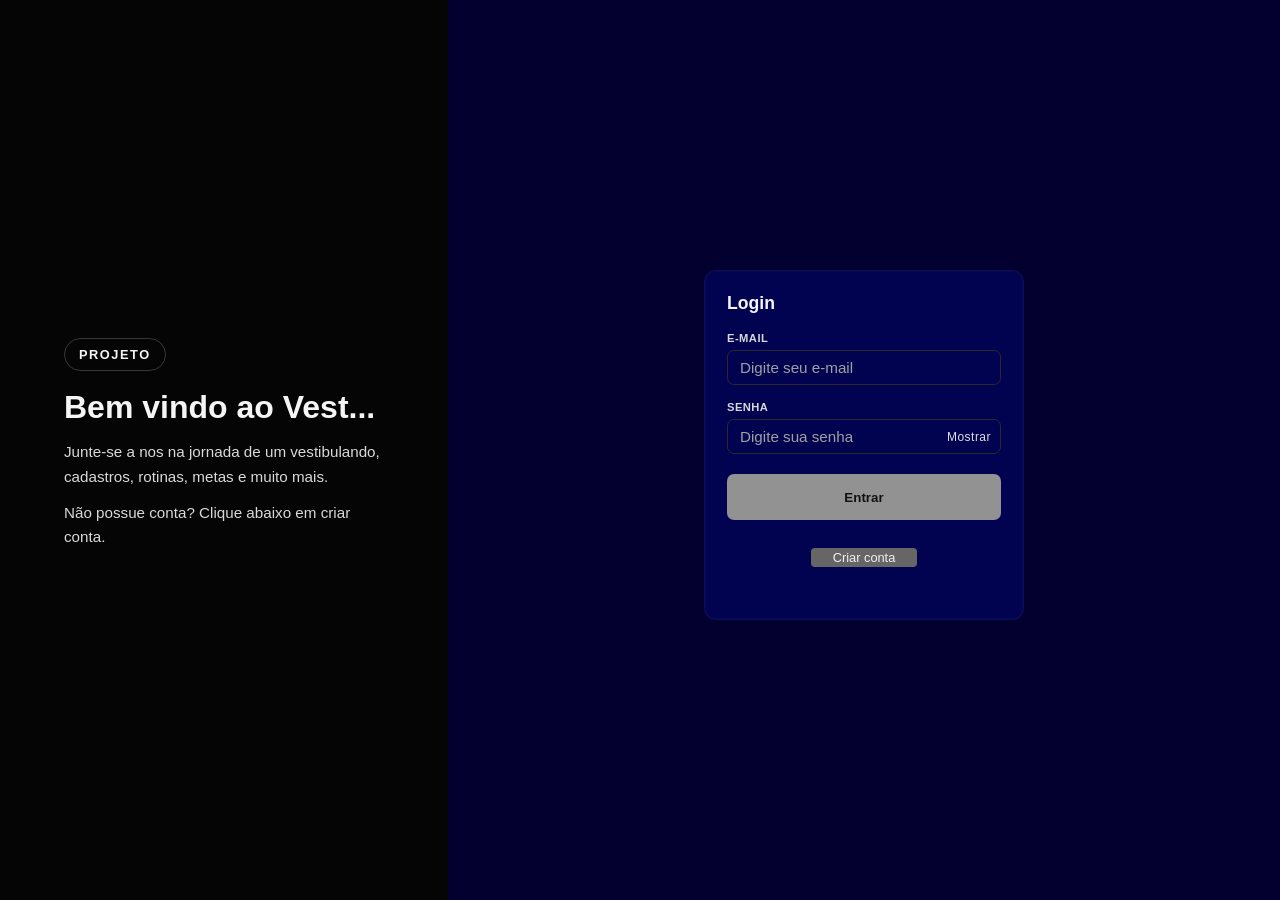
==== frontend/login.html @ b14b8f58 "tela de login" ====
<!DOCTYPE html>
<html lang="pt-BR">
<head>
    <meta charset="UTF-8">
    <meta name="viewport" content="width=device-width, initial-scale=1.0">
    <title>Login</title>
    <link rel="stylesheet" href="src/css/login.css">
</head>
<body>
    <main class="login-page">
        <aside class="left-side">
            <div class="brand-area">
                <div class="brand-logo">Projeto</div>
                <h2>Bem vindo ao Vest...</h2>
                <p>Junte-se a nos na jornada de um vestibulando, cadastros, rotinas, metas e muito mais.</p>
                <p>Não possue conta? Clique abaixo em criar conta.</p>
            </div>
        </aside>

        <section class="right-side">
            <div class="login-container">
                <form id="loginForm" class="login-form">
                    <h1 class="title">Login</h1>

                    <div class="input-group">
                        <label for="loginEmail">E-mail</label>
                        <input id="loginEmail" type="email" placeholder="Digite seu e-mail" required>
                    </div>

                    <div class="input-group">
                        <label for="loginPassword">Senha</label>
                        <div class="password-wrapper">
                            <input id="loginPassword" type="password" placeholder="Digite sua senha" required>
                            <button type="button" class="toggle-password" aria-label="Mostrar senha">Mostrar</button>
                        </div>
                    </div>

                    <button type="submit" class="login-button">Entrar</button>

                    <div class="bottom-link">
                        <a href="cadastro.html">Criar conta</a>
                    </div>

                    <div id="loginMessage" class="form-message" aria-live="polite"></div>
                </form>
            </div>
        </section>
    </main>

    <script src="src/js/login.js"></script>
</body>
</html>
---- frontend/src/css/login.css ----
* {
    margin: 0;
    padding: 0;
    box-sizing: border-box;
}

body {
    min-height: 100vh;
    background-color: #0e0131;
    font-family: Arial, sans-serif;
    color: #f4f4f4;
}

.login-page {
    width: 100%;
    min-height: 100vh;
    display: flex;
}

.left-side {
    width: 35%;
    min-height: 100vh;
    background-color: #050505;
    display: flex;
    align-items: center;
    justify-content: center;
    padding: 40px 30px;
}

.brand-area {
    max-width: 320px;
    color: #f5f5f5;
}

.brand-logo {
    display: inline-block;
    margin-bottom: 18px;
    padding: 8px 14px;
    border: 1px solid rgba(255, 255, 255, 0.2);
    border-radius: 999px;
    font-size: 0.8rem;
    letter-spacing: 0.12em;
    text-transform: uppercase;
    font-weight: 700;
}

.brand-area h2 {
    margin: 0 0 14px;
    font-size: 2rem;
}

.brand-area p {
    margin: 0 0 12px;
    color: #d9d9d9;
    line-height: 1.6;
    font-size: 0.95rem;
}

.right-side {
    width: 65%;
    min-height: 100vh;
    background-color: #030030;
    display: flex;
    justify-content: center;
    align-items: center;
}

.login-container {
    width: min(320px, 82vw);
    margin-top: -10px;
    background-color: rgb(2, 3, 80);
    border: 1px solid rgba(255, 255, 255, 0.04);
    border-radius: 12px;
    padding: 22px 22px 18px;
    box-shadow: inset 0 0 0 1px rgba(255, 255, 255, 0.02);
}

.login-form {
    width: 100%;
}

.title {
    width: auto;
    height: auto;
    background: none;
    color: #f4f4f4;
    font-size: 1.1rem;
    margin-bottom: 18px;
    border-radius: 0;
}

.input-group {
    margin-bottom: 16px;
}

label {
    display: block;
    width: auto;
    height: auto;
    background: none;
    margin-bottom: 6px;
    border-radius: 0;
    color: #d7d7d7;
    font-size: 0.7rem;
    letter-spacing: 0.04em;
    text-transform: uppercase;
    font-weight: 600;
}

input {
    width: 100%;
    height: 35px;
    border: 1px solid #292929;
    border-radius: 7px;
    background-color: transparent;
    color: #f1f1f1;
    padding: 0 12px;
    font-size: 0.95rem;
}

input::placeholder {
    color: #a0a0a0;
}

.password-wrapper {
    position: relative;
}

.password-wrapper input {
    padding-right: 78px;
}

.toggle-password {
    position: absolute;
    top: 50%;
    right: 10px;
    transform: translateY(-50%);
    border: none;
    background: transparent;
    color: #dcdcdc;
    cursor: pointer;
    font-size: 0.75rem;
    letter-spacing: 0.04em;
}

.login-button {
    width: 100%;
    height: 46px;
    margin-top: 4px;
    border: none;
    border-radius: 7px;
    background-color: #929292;
    color: #111;
    cursor: pointer;
    font-weight: 700;
    transition: opacity 0.2s ease;
}

.login-button:hover {
    opacity: 0.92;
}

.bottom-link {
    width: 106px;
    height: 19px;
    background-color: #666;
    margin: 28px auto 0;
    border-radius: 4px;
    display: flex;
    align-items: center;
    justify-content: center;
}

.bottom-link a {
    color: #f1f1f1;
    text-decoration: none;
    font-size: 0.8rem;
}

.form-message {
    min-height: 20px;
    margin-top: 14px;
    font-size: 0.85rem;
    font-weight: 600;
}

.form-message.success {
    color: #9ae6b4;
}

.form-message.error {
    color: #fca5a5;
}

@media (max-width: 700px) {
    .login-page {
        flex-direction: column;
    }

    .left-side {
        width: 100%;
        min-height: 40vh;
    }

    .right-side {
        width: 100%;
        min-height: 60vh;
    }

    .left-content {
        top: 160px;
    }
}
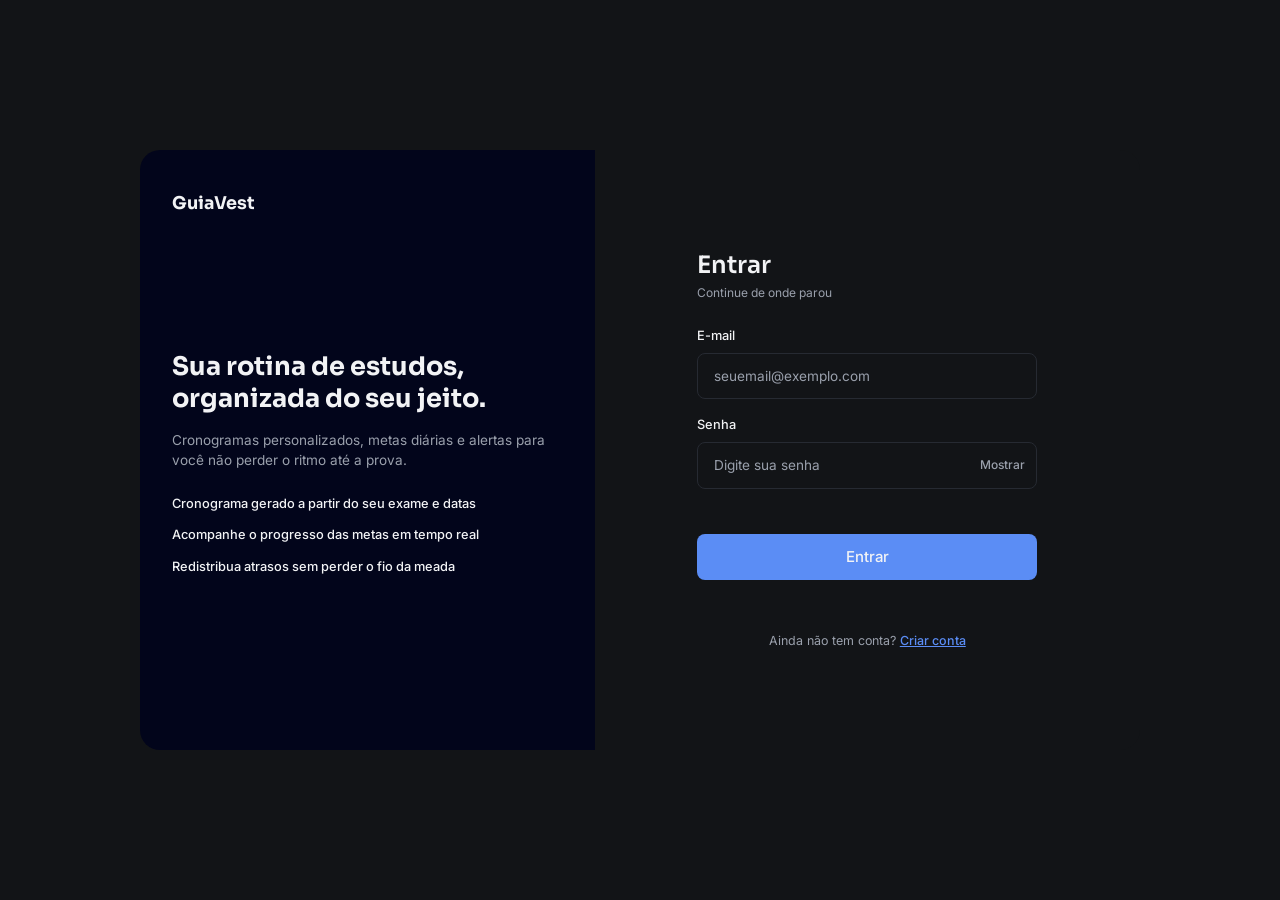
==== commit b3e54a44: "feat(frontend): integração de um base.css, implementação dele nas telas existentes e unificação de i" ====
--- a/frontend/login.html
+++ b/frontend/login.html
@@ -1,52 +1,57 @@
 <!DOCTYPE html>
 <html lang="pt-BR">
 <head>
-    <meta charset="UTF-8">
-    <meta name="viewport" content="width=device-width, initial-scale=1.0">
-    <title>Login</title>
-    <link rel="stylesheet" href="src/css/login.css">
+<meta charset="UTF-8">
+<meta name="viewport" content="width=device-width, initial-scale=1">
+<title>GuiaVest - Login</title>
+<link rel="stylesheet" href="src/css/base.css">
+<link rel="stylesheet" href="src/css/acesso.css">
+<link rel="stylesheet" href="src/css/login.css">
 </head>
 <body>
-    <main class="login-page">
-        <aside class="left-side">
-            <div class="brand-area">
-                <div class="brand-logo">Projeto</div>
-                <h2>Bem vindo ao Vest...</h2>
-                <p>Junte-se a nos na jornada de um vestibulando, cadastros, rotinas, metas e muito mais.</p>
-                <p>Não possue conta? Clique abaixo em criar conta.</p>
-            </div>
-        </aside>
+  <main class="janela">
+    <aside class="lateral">
+      <div class="logo">GuiaVest</div>
+      <div>
+        <h1>Sua rotina de estudos, organizada do seu jeito.</h1>
+        <p>Cronogramas personalizados, metas diárias e alertas para você não perder o ritmo até a prova.</p>
+        <ul>
+          <li>Cronograma gerado a partir do seu exame e datas</li>
+          <li>Acompanhe o progresso das metas em tempo real</li>
+          <li>Redistribua atrasos sem perder o fio da meada</li>
+        </ul>
+      </div>
+      <div class="rodape"></div>
+    </aside>
 
-        <section class="right-side">
-            <div class="login-container">
-                <form id="loginForm" class="login-form">
-                    <h1 class="title">Login</h1>
+    <section class="formulario">
+      <div class="caixa">
 
-                    <div class="input-group">
-                        <label for="loginEmail">E-mail</label>
-                        <input id="loginEmail" type="email" placeholder="Digite seu e-mail" required>
-                    </div>
+        <form id="form-login" class="ativo" novalidate>
+          <h2>Entrar</h2>
+          <p class="sub">Continue de onde parou</p>
 
-                    <div class="input-group">
-                        <label for="loginPassword">Senha</label>
-                        <div class="password-wrapper">
-                            <input id="loginPassword" type="password" placeholder="Digite sua senha" required>
-                            <button type="button" class="toggle-password" aria-label="Mostrar senha">Mostrar</button>
-                        </div>
-                    </div>
+          <label for="l-email">E-mail</label>
+          <input id="l-email" type="email" placeholder="seuemail@exemplo.com" autocomplete="email" required>
 
-                    <button type="submit" class="login-button">Entrar</button>
+          <label for="l-senha">Senha</label>
+          <div class="senha">
+            <input id="l-senha" type="password" placeholder="Digite sua senha" autocomplete="current-password" required>
+            <button type="button" class="mostrar-senha" aria-label="Mostrar senha">Mostrar</button>
+          </div>
 
-                    <div class="bottom-link">
-                        <a href="cadastro.html">Criar conta</a>
-                    </div>
+          <p class="erro" id="l-erro" role="alert"></p>
+          <button class="principal" type="submit">Entrar</button>
+          <p class="sucesso" id="l-ok"></p>
 
-                    <div id="loginMessage" class="form-message" aria-live="polite"></div>
-                </form>
-            </div>
-        </section>
-    </main>
+          <p class="troca">Ainda não tem conta? <button type="button" data-pagina="pages/cadastro.html">Criar conta</button></p>
+        </form>
 
-    <script src="src/js/login.js"></script>
+      </div>
+    </section>
+  </main>
+
+<script src="src/js/navegacao.js"></script>
+<script src="src/js/login.js"></script>
 </body>
 </html>
--- a/frontend/src/css/base.css
+++ b/frontend/src/css/base.css
@@ -0,0 +1,59 @@
+@import url("https://fonts.googleapis.com/css2?family=Inter:wght@400;500&family=Sora:wght@500;600;700&display=swap");
+
+/* Paleta e tipografia do Figma do projeto */
+:root {
+  --azul-primario: #5b8df5;
+  --azul-secundario: #eaf1fe;
+  --vermelho-escuro: #950606;
+  --sucesso: #22a06b;
+  --alerta: #f5a623;
+  --premium: #7c6ff0;
+
+  --fundo: #121417;
+  --subfundo: #262a32;
+  --card: #1b1e24;
+  --texto: #f2f3f5;
+  --texto-suave: #9aa0ac;
+  --fundo-secundario: #02051b;
+
+  --fonte-titulo: "Sora", system-ui, sans-serif;
+  --fonte-corpo: "Inter", system-ui, sans-serif;
+
+  /* Espaçamentos em múltiplos de 4px */
+  --espaco-1: 0.25rem; /* 4px */
+  --espaco-2: 0.5rem;  /* 8px */
+  --espaco-3: 0.75rem; /* 12px */
+  --espaco-4: 1rem;    /* 16px */
+  --espaco-5: 1.5rem;  /* 24px */
+  --espaco-6: 2rem;    /* 32px */
+  --espaco-7: 2.5rem;  /* 40px */
+  --espaco-8: 3rem;    /* 48px */
+
+  --raio: 8px;
+  --raio-grande: 20px;
+}
+
+* { box-sizing: border-box; margin: 0; padding: 0; }
+
+body {
+  min-height: 100vh;
+  background: var(--fundo);
+  color: var(--texto);
+  font-family: var(--fonte-corpo);
+  font-size: 0.9375rem; /* 15px */
+  line-height: 1.5;
+}
+
+h1, h2, h3 { font-family: var(--fonte-titulo); line-height: 1.25; }
+h1 { font-size: 1.75rem; font-weight: 700; }  /* 28px */
+h2 { font-size: 1.25rem; font-weight: 600; }  /* 20px */
+h3 { font-size: 1rem; font-weight: 500; }     /* 16px */
+
+label { font-size: 0.8125rem; font-weight: 500; } /* 13px */
+
+small, .legenda { font-size: 0.75rem; color: var(--texto-suave); } /* 12px */
+
+button, input, select, textarea { font: inherit; }
+button { cursor: pointer; }
+
+a { color: var(--azul-primario); }
--- a/frontend/src/css/acesso.css
+++ b/frontend/src/css/acesso.css
@@ -0,0 +1,92 @@
+html, body { height: 100%; }
+body {
+  background: var(--fundo);
+  color: var(--texto);
+  display: grid;
+  place-items: center;
+  padding: var(--espaco-5);
+}
+.janela {
+  width: 100%;
+  max-width: 1000px;
+  min-height: 600px;
+  display: grid;
+  grid-template-columns: 1fr 1.2fr;
+  border-radius: var(--raio-grande);
+  overflow: hidden;
+  background: var(--fundo);
+}
+
+/* Lado esquerdo */
+.lateral {
+  background: var(--fundo-secundario);
+  padding: var(--espaco-7) var(--espaco-6);
+  display: flex;
+  flex-direction: column;
+  justify-content: space-between;
+}
+.logo { font-family: var(--fonte-titulo); font-weight: 700; font-size: 1.1rem; }
+.lateral h1 { font-size: 1.6rem; line-height: 1.25; margin-bottom: var(--espaco-4); }
+.lateral p { font-size: .85rem; line-height: 1.5; color: var(--texto-suave); margin-bottom: var(--espaco-5); }
+.lateral ul { list-style: none; display: grid; gap: var(--espaco-3); font-size: .8rem; font-weight: 500; }
+.lateral .rodape { height: 1px; }
+
+/* Lado direito */
+.formulario {
+  display: grid;
+  place-items: center;
+  padding: var(--espaco-7) var(--espaco-6);
+}
+.caixa { width: 100%; max-width: 340px; }
+.caixa h2 { font-size: 1.5rem; margin-bottom: var(--espaco-1); }
+.caixa .sub { font-size: .75rem; color: var(--texto-suave); margin-bottom: var(--espaco-5); }
+
+form { display: none; }
+form.ativo { display: block; }
+
+label { display: block; font-size: .8rem; font-weight: 500; margin: var(--espaco-4) 0 var(--espaco-2); }
+input {
+  width: 100%;
+  padding: var(--espaco-3) var(--espaco-4);
+  background: var(--fundo);
+  border: 1px solid var(--subfundo);
+  border-radius: var(--raio);
+  color: var(--texto);
+  font: inherit;
+  font-size: .85rem;
+}
+input::placeholder { color: var(--texto-suave); }
+input:focus-visible { outline: 2px solid var(--azul-primario); outline-offset: 1px; border-color: transparent; }
+input[aria-invalid="true"] { border-color: var(--vermelho-escuro); }
+.erro { font-size: .75rem; min-height: 1.1em; margin-top: var(--espaco-2); }
+.erro:not(:empty) { padding: var(--espaco-2) var(--espaco-3); border-radius: var(--raio); background: var(--vermelho-escuro); color: var(--texto); }
+
+button.principal {
+  width: 100%;
+  margin-top: var(--espaco-5);
+  padding: var(--espaco-3);
+  background: var(--azul-primario);
+  color: var(--texto);
+  border: 0;
+  border-radius: var(--raio);
+  font: inherit;
+  font-weight: 500;
+  cursor: pointer;
+  transition: background .15s;
+}
+button.principal:hover { filter: brightness(1.1); }
+button.principal:focus-visible { outline: 2px solid var(--texto); outline-offset: 2px; }
+
+.troca { text-align: center; margin-top: var(--espaco-5); font-size: .78rem; color: var(--texto-suave); }
+.troca button, .troca a {
+  background: none; border: 0; font: inherit; font-weight: 500;
+  color: var(--azul-primario); cursor: pointer; text-decoration: underline;
+}
+.sucesso { margin-top: var(--espaco-3); font-size: .8rem; color: var(--sucesso); min-height: 1.2em; text-align: center; }
+
+@media (max-width: 760px) {
+  .janela { grid-template-columns: 1fr; }
+  .lateral { padding: var(--espaco-6) var(--espaco-5); gap: var(--espaco-6); }
+  .lateral ul, .lateral p { display: none; }
+  .lateral h1 { margin: 0; font-size: 1.2rem; }
+}
--- a/frontend/src/css/login.css
+++ b/frontend/src/css/login.css
@@ -1,213 +1,9 @@
-* {
-    margin: 0;
-    padding: 0;
-    box-sizing: border-box;
+/* Layout e formulário vêm do acesso.css; aqui só o que é exclusivo do login */
+.senha { position: relative; }
+.senha input { padding-right: 78px; }
+.mostrar-senha {
+  position: absolute; top: 50%; right: var(--espaco-3); transform: translateY(-50%);
+  background: none; border: 0; font: inherit; font-size: .75rem; font-weight: 500;
+  color: var(--texto-suave); cursor: pointer;
 }
-
-body {
-    min-height: 100vh;
-    background-color: #0e0131;
-    font-family: Arial, sans-serif;
-    color: #f4f4f4;
-}
-
-.login-page {
-    width: 100%;
-    min-height: 100vh;
-    display: flex;
-}
-
-.left-side {
-    width: 35%;
-    min-height: 100vh;
-    background-color: #050505;
-    display: flex;
-    align-items: center;
-    justify-content: center;
-    padding: 40px 30px;
-}
-
-.brand-area {
-    max-width: 320px;
-    color: #f5f5f5;
-}
-
-.brand-logo {
-    display: inline-block;
-    margin-bottom: 18px;
-    padding: 8px 14px;
-    border: 1px solid rgba(255, 255, 255, 0.2);
-    border-radius: 999px;
-    font-size: 0.8rem;
-    letter-spacing: 0.12em;
-    text-transform: uppercase;
-    font-weight: 700;
-}
-
-.brand-area h2 {
-    margin: 0 0 14px;
-    font-size: 2rem;
-}
-
-.brand-area p {
-    margin: 0 0 12px;
-    color: #d9d9d9;
-    line-height: 1.6;
-    font-size: 0.95rem;
-}
-
-.right-side {
-    width: 65%;
-    min-height: 100vh;
-    background-color: #030030;
-    display: flex;
-    justify-content: center;
-    align-items: center;
-}
-
-.login-container {
-    width: min(320px, 82vw);
-    margin-top: -10px;
-    background-color: rgb(2, 3, 80);
-    border: 1px solid rgba(255, 255, 255, 0.04);
-    border-radius: 12px;
-    padding: 22px 22px 18px;
-    box-shadow: inset 0 0 0 1px rgba(255, 255, 255, 0.02);
-}
-
-.login-form {
-    width: 100%;
-}
-
-.title {
-    width: auto;
-    height: auto;
-    background: none;
-    color: #f4f4f4;
-    font-size: 1.1rem;
-    margin-bottom: 18px;
-    border-radius: 0;
-}
-
-.input-group {
-    margin-bottom: 16px;
-}
-
-label {
-    display: block;
-    width: auto;
-    height: auto;
-    background: none;
-    margin-bottom: 6px;
-    border-radius: 0;
-    color: #d7d7d7;
-    font-size: 0.7rem;
-    letter-spacing: 0.04em;
-    text-transform: uppercase;
-    font-weight: 600;
-}
-
-input {
-    width: 100%;
-    height: 35px;
-    border: 1px solid #292929;
-    border-radius: 7px;
-    background-color: transparent;
-    color: #f1f1f1;
-    padding: 0 12px;
-    font-size: 0.95rem;
-}
-
-input::placeholder {
-    color: #a0a0a0;
-}
-
-.password-wrapper {
-    position: relative;
-}
-
-.password-wrapper input {
-    padding-right: 78px;
-}
-
-.toggle-password {
-    position: absolute;
-    top: 50%;
-    right: 10px;
-    transform: translateY(-50%);
-    border: none;
-    background: transparent;
-    color: #dcdcdc;
-    cursor: pointer;
-    font-size: 0.75rem;
-    letter-spacing: 0.04em;
-}
-
-.login-button {
-    width: 100%;
-    height: 46px;
-    margin-top: 4px;
-    border: none;
-    border-radius: 7px;
-    background-color: #929292;
-    color: #111;
-    cursor: pointer;
-    font-weight: 700;
-    transition: opacity 0.2s ease;
-}
-
-.login-button:hover {
-    opacity: 0.92;
-}
-
-.bottom-link {
-    width: 106px;
-    height: 19px;
-    background-color: #666;
-    margin: 28px auto 0;
-    border-radius: 4px;
-    display: flex;
-    align-items: center;
-    justify-content: center;
-}
-
-.bottom-link a {
-    color: #f1f1f1;
-    text-decoration: none;
-    font-size: 0.8rem;
-}
-
-.form-message {
-    min-height: 20px;
-    margin-top: 14px;
-    font-size: 0.85rem;
-    font-weight: 600;
-}
-
-.form-message.success {
-    color: #9ae6b4;
-}
-
-.form-message.error {
-    color: #fca5a5;
-}
-
-@media (max-width: 700px) {
-    .login-page {
-        flex-direction: column;
-    }
-
-    .left-side {
-        width: 100%;
-        min-height: 40vh;
-    }
-
-    .right-side {
-        width: 100%;
-        min-height: 60vh;
-    }
-
-    .left-content {
-        top: 160px;
-    }
-}
+.mostrar-senha:hover { color: var(--texto); }
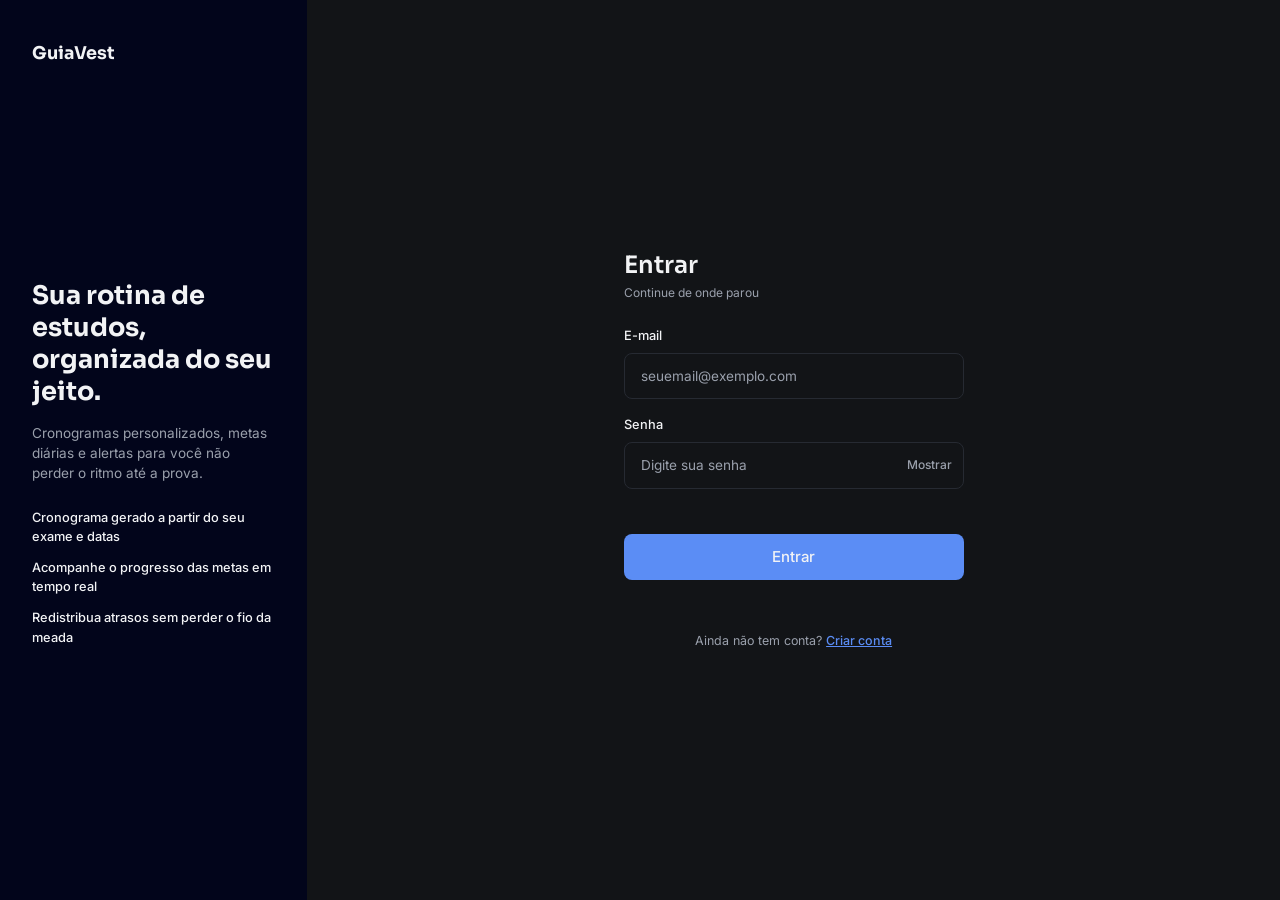
==== commit 427f69fb: "Revert "Merge pull request #42 from felipe-silva1/tarefa/10-teste-comunicacao-ponta-a-ponta" This re" ====
--- a/frontend/login.html
+++ b/frontend/login.html
@@ -50,8 +50,8 @@
       </div>
     </section>
   </main>
-
-<script src="src/js/navegacao.js"></script>
-<script src="src/js/login.js"></script>
+<script src="../src/js/auth.js"></script>
+<script src="../src/js/navegacao.js"></script>
+<script src="../src/js/login.js"></script>
 </body>
 </html>
--- a/frontend/src/css/base.css
+++ b/frontend/src/css/base.css
@@ -37,6 +37,7 @@
 
 body {
   min-height: 100vh;
+  min-height: 100dvh; /* desconta as barras do navegador no celular */
   background: var(--fundo);
   color: var(--texto);
   font-family: var(--fonte-corpo);
@@ -45,7 +46,7 @@
 }
 
 h1, h2, h3 { font-family: var(--fonte-titulo); line-height: 1.25; }
-h1 { font-size: 1.75rem; font-weight: 700; }  /* 28px */
+h1 { font-size: clamp(1.5rem, 1.2rem + 1.5vw, 1.75rem); font-weight: 700; }  /* 24px no celular até 28px */
 h2 { font-size: 1.25rem; font-weight: 600; }  /* 20px */
 h3 { font-size: 1rem; font-weight: 500; }     /* 16px */
 
@@ -56,4 +57,6 @@
 button, input, select, textarea { font: inherit; }
 button { cursor: pointer; }
 
+img, svg, video { display: block; max-width: 100%; height: auto; }
+
 a { color: var(--azul-primario); }
--- a/frontend/src/css/acesso.css
+++ b/frontend/src/css/acesso.css
@@ -1,19 +1,9 @@
-html, body { height: 100%; }
-body {
-  background: var(--fundo);
-  color: var(--texto);
+/* A janela ocupa a tela inteira: painel estreito da marca à esquerda, formulário em destaque */
+.janela {
+  min-height: 100vh;
+  min-height: 100dvh;
   display: grid;
-  place-items: center;
-  padding: var(--espaco-5);
-}
-.janela {
-  width: 100%;
-  max-width: 1000px;
-  min-height: 600px;
-  display: grid;
-  grid-template-columns: 1fr 1.2fr;
-  border-radius: var(--raio-grande);
-  overflow: hidden;
+  grid-template-columns: clamp(260px, 24vw, 360px) 1fr;
   background: var(--fundo);
 }
 
@@ -85,8 +75,15 @@
 .sucesso { margin-top: var(--espaco-3); font-size: .8rem; color: var(--sucesso); min-height: 1.2em; text-align: center; }
 
 @media (max-width: 760px) {
-  .janela { grid-template-columns: 1fr; }
+  .janela { grid-template-columns: 1fr; grid-template-rows: auto 1fr; }
+  .formulario { padding: var(--espaco-6) var(--espaco-5); place-items: start center; }
+  input { font-size: 1rem; } /* abaixo de 16px o iPhone dá zoom ao focar o campo */
   .lateral { padding: var(--espaco-6) var(--espaco-5); gap: var(--espaco-6); }
   .lateral ul, .lateral p { display: none; }
   .lateral h1 { margin: 0; font-size: 1.2rem; }
+}
+
+@media (max-width: 480px) {
+  .lateral { padding: var(--espaco-5) var(--espaco-4); gap: var(--espaco-4); }
+  .formulario { padding: var(--espaco-5) var(--espaco-4); }
 }
